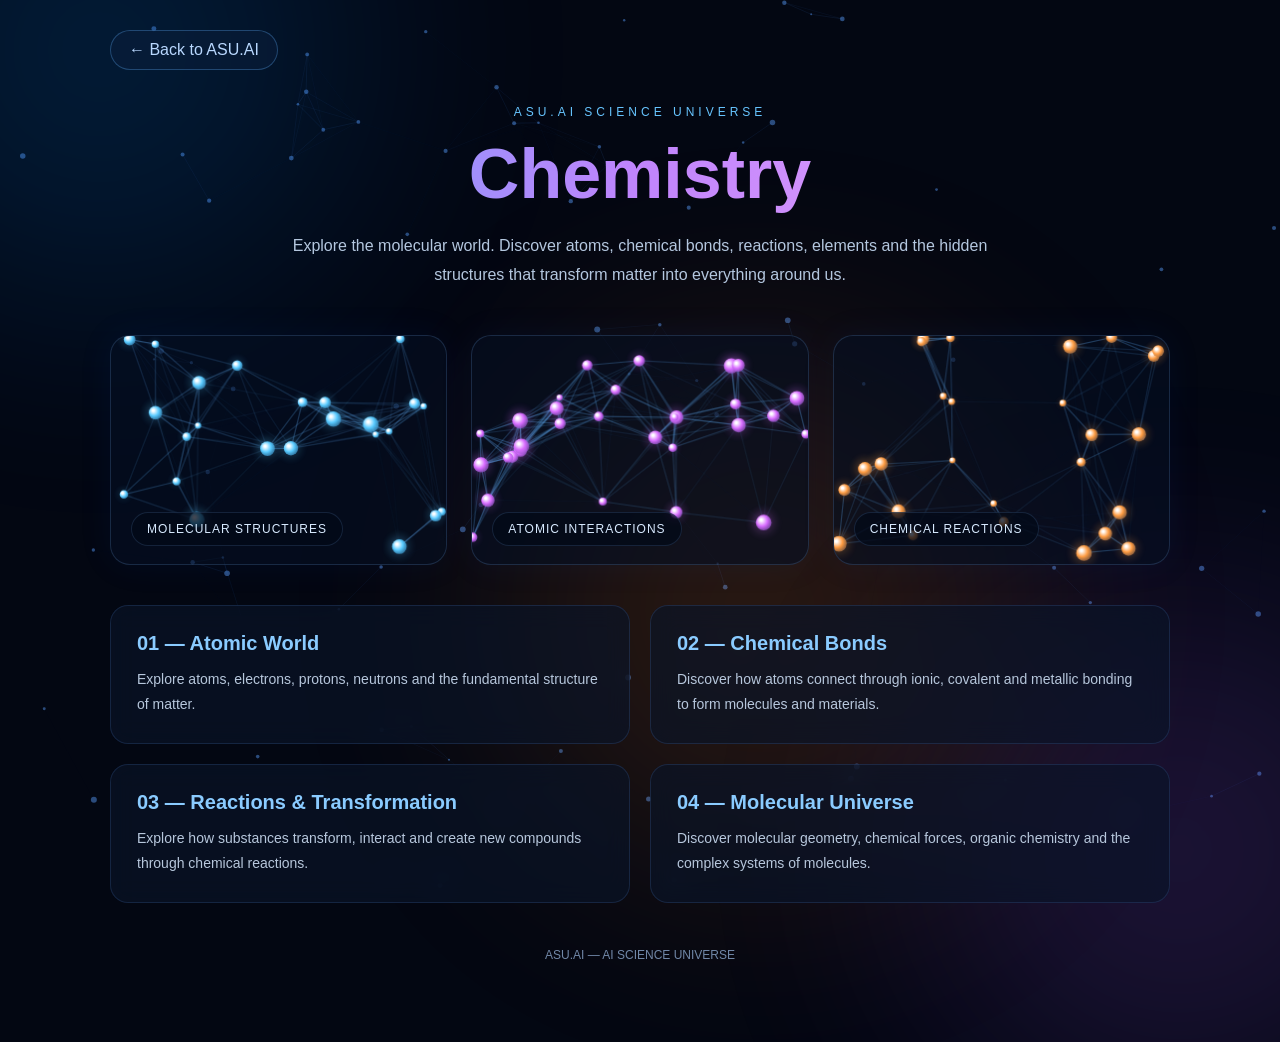
==== chemistry.html @ 2f366cf3 "Create chemistry.html" ====
<!DOCTYPE html>
<html lang="en">
<head>
<meta charset="UTF-8">
<meta name="viewport" content="width=device-width, initial-scale=1.0">
<title>Chemistry | ASU.AI</title>

<style>
* {
    margin: 0;
    padding: 0;
    box-sizing: border-box;
}

body {
    font-family: Arial, sans-serif;
    background: #030712;
    color: white;
    min-height: 100vh;
    overflow-x: hidden;
}

#networkCanvas {
    position: fixed;
    inset: 0;
    width: 100%;
    height: 100%;
    z-index: 0;
    pointer-events: none;
}

.glow {
    position: fixed;
    width: 500px;
    height: 500px;
    border-radius: 50%;
    filter: blur(130px);
    opacity: 0.16;
    pointer-events: none;
    z-index: 0;
}

.glow1 {
    background: #0088ff;
    top: -200px;
    left: -150px;
}

.glow2 {
    background: #a855f7;
    bottom: -200px;
    right: -150px;
}

.glow3 {
    background: #ff7a18;
    top: 40%;
    left: 40%;
}

.container {
    position: relative;
    z-index: 2;
    max-width: 1100px;
    margin: auto;
    padding: 30px 20px 80px;
}

.back {
    display: inline-block;
    text-decoration: none;
    color: #b9d8ff;
    border: 1px solid rgba(100,180,255,0.3);
    background: rgba(10,30,60,0.5);
    padding: 10px 18px;
    border-radius: 30px;
    margin-bottom: 35px;
    transition: 0.3s;
}

.back:hover {
    background: rgba(30,100,180,0.3);
    box-shadow: 0 0 20px rgba(0,140,255,0.3);
}

.header {
    text-align: center;
    margin-bottom: 45px;
}

.tag {
    color: #67c5ff;
    letter-spacing: 4px;
    font-size: 12px;
    margin-bottom: 15px;
}

.header h1 {
    font-size: clamp(35px, 6vw, 70px);
    margin-bottom: 18px;
    background: linear-gradient(90deg, #60a5fa, #c084fc, #f0abfc);
    -webkit-background-clip: text;
    background-clip: text;
    color: transparent;
}

.header p {
    color: #b4c7df;
    font-size: 16px;
    max-width: 750px;
    margin: auto;
    line-height: 1.8;
}

/* CHEMISTRY VISUALS */

.visual-grid {
    display: grid;
    grid-template-columns: 1fr;
    gap: 24px;
    margin-bottom: 40px;
}

.visual-card {
    position: relative;
    height: 260px;
    overflow: hidden;
    border-radius: 20px;
    border: 1px solid rgba(120,180,255,0.18);
    background: rgba(5,15,35,0.6);
    box-shadow: 0 0 35px rgba(0,80,200,0.08);
    transition: 0.4s;
}

.visual-card:hover {
    transform: translateY(-5px);
    border-color: rgba(120,180,255,0.5);
}

.visual-card canvas {
    width: 100%;
    height: 100%;
    display: block;
}

.label {
    position: absolute;
    bottom: 18px;
    left: 20px;
    padding: 9px 15px;
    border-radius: 30px;
    background: rgba(3,10,25,0.75);
    color: #d8eaff;
    font-size: 12px;
    letter-spacing: 1px;
    border: 1px solid rgba(120,180,255,0.15);
}

/* CHEMISTRY CONTENT */

.features {
    display: grid;
    grid-template-columns: 1fr;
    gap: 20px;
}

.feature {
    padding: 26px;
    background: rgba(10,20,40,0.65);
    border: 1px solid rgba(100,160,255,0.15);
    border-radius: 18px;
    backdrop-filter: blur(12px);
    transition: 0.3s;
}

.feature:hover {
    border-color: rgba(100,180,255,0.5);
    box-shadow: 0 0 30px rgba(30,100,255,0.1);
    transform: translateY(-3px);
}

.feature h2 {
    color: #8acbff;
    font-size: 20px;
    margin-bottom: 12px;
}

.feature p {
    color: #b7c7dc;
    line-height: 1.8;
    font-size: 14px;
}

.footer {
    text-align: center;
    margin-top: 45px;
    color: #7188a8;
    font-size: 12px;
}

@media (min-width: 750px) {
    .visual-grid {
        grid-template-columns: 1fr 1fr 1fr;
    }

    .visual-card {
        height: 230px;
    }

    .features {
        grid-template-columns: 1fr 1fr;
    }
}

@media (max-width: 500px) {
    .visual-card {
        height: 210px;
    }

    .container {
        padding-left: 15px;
        padding-right: 15px;
    }
}
</style>
</head>

<body>

<canvas id="networkCanvas"></canvas>

<div class="glow glow1"></div>
<div class="glow glow2"></div>
<div class="glow glow3"></div>

<div class="container">

<a href="index.html" class="back">← Back to ASU.AI</a>

<header class="header">

<div class="tag">ASU.AI SCIENCE UNIVERSE</div>

<h1>Chemistry</h1>

<p>
Explore the molecular world. Discover atoms, chemical bonds,
reactions, elements and the hidden structures that transform
matter into everything around us.
</p>

</header>

<section class="visual-grid">

<div class="visual-card">
<canvas class="molecule"></canvas>
<div class="label">MOLECULAR STRUCTURES</div>
</div>

<div class="visual-card">
<canvas class="molecule"></canvas>
<div class="label">ATOMIC INTERACTIONS</div>
</div>

<div class="visual-card">
<canvas class="molecule"></canvas>
<div class="label">CHEMICAL REACTIONS</div>
</div>

</section>

<section class="features">

<div class="feature">
<h2>01 — Atomic World</h2>
<p>
Explore atoms, electrons, protons, neutrons and the
fundamental structure of matter.
</p>
</div>

<div class="feature">
<h2>02 — Chemical Bonds</h2>
<p>
Discover how atoms connect through ionic, covalent
and metallic bonding to form molecules and materials.
</p>
</div>

<div class="feature">
<h2>03 — Reactions & Transformation</h2>
<p>
Explore how substances transform, interact and create
new compounds through chemical reactions.
</p>
</div>

<div class="feature">
<h2>04 — Molecular Universe</h2>
<p>
Discover molecular geometry, chemical forces,
organic chemistry and the complex systems of molecules.
</p>
</div>

</section>

<div class="footer">
ASU.AI — AI SCIENCE UNIVERSE
</div>

</div>

<script>

/* BACKGROUND PARTICLES */

const canvas = document.getElementById("networkCanvas");
const ctx = canvas.getContext("2d");

let particles = [];
let width, height;

function resizeBackground() {

    width = canvas.width = window.innerWidth;
    height = canvas.height = window.innerHeight;

    particles = [];

    const count = Math.min(
        100,
        Math.floor((width * height) / 13000)
    );

    for (let i = 0; i < count; i++) {

        particles.push({
            x: Math.random() * width,
            y: Math.random() * height,
            vx: (Math.random() - 0.5) * 0.35,
            vy: (Math.random() - 0.5) * 0.35,
            radius: Math.random() * 2 + 1
        });
    }
}

function animateBackground() {

    ctx.clearRect(0, 0, width, height);

    particles.forEach((p, i) => {

        p.x += p.vx;
        p.y += p.vy;

        if (p.x < 0 || p.x > width) p.vx *= -1;
        if (p.y < 0 || p.y > height) p.vy *= -1;

        ctx.beginPath();
        ctx.arc(p.x, p.y, p.radius, 0, Math.PI * 2);
        ctx.fillStyle = "rgba(90,160,255,0.45)";
        ctx.fill();

        for (let j = i + 1; j < particles.length; j++) {

            const q = particles[j];

            const dx = p.x - q.x;
            const dy = p.y - q.y;
            const dist = Math.sqrt(dx * dx + dy * dy);

            if (dist < 110) {

                ctx.beginPath();
                ctx.moveTo(p.x, p.y);
                ctx.lineTo(q.x, q.y);

                ctx.strokeStyle =
                    `rgba(80,150,255,${0.12 * (1 - dist / 110)})`;

                ctx.stroke();
            }
        }
    });

    requestAnimationFrame(animateBackground);
}

resizeBackground();
animateBackground();

window.addEventListener("resize", resizeBackground);


/* CHEMICAL MOLECULAR ANIMATION */

document.querySelectorAll(".molecule").forEach((canvas, index) => {

    const ctx = canvas.getContext("2d");

    let nodes = [];
    let w, h;

    function createMolecule() {

        const rect = canvas.parentElement.getBoundingClientRect();

        w = canvas.width = rect.width;
        h = canvas.height = rect.height;

        nodes = [];

        const count = index === 0 ? 24 : index === 1 ? 30 : 26;

        for (let i = 0; i < count; i++) {

            nodes.push({

                x: Math.random() * w,
                y: Math.random() * h,

                vx: (Math.random() - 0.5) * 0.65,
                vy: (Math.random() - 0.5) * 0.65,

                r: Math.random() * 5 + 3,

                color: index === 2
                    ? "#ff9d43"
                    : index === 1
                    ? "#d86cff"
                    : "#58caff"
            });
        }
    }

    function draw() {

        ctx.clearRect(0, 0, w, h);

        nodes.forEach((n, i) => {

            n.x += n.vx;
            n.y += n.vy;

            if (n.x < 0 || n.x > w) n.vx *= -1;
            if (n.y < 0 || n.y > h) n.vy *= -1;

            for (let j = i + 1; j < nodes.length; j++) {

                const m = nodes[j];

                const dx = n.x - m.x;
                const dy = n.y - m.y;

                const dist = Math.sqrt(dx * dx + dy * dy);

                if (dist < 125) {

                    const opacity = 1 - dist / 125;

                    ctx.beginPath();
                    ctx.moveTo(n.x, n.y);
                    ctx.lineTo(m.x, m.y);

                    ctx.strokeStyle =
                        `rgba(100,180,255,${opacity * 0.45})`;

                    ctx.lineWidth = 1.2;
                    ctx.stroke();
                }
            }
        });

        nodes.forEach(n => {

            ctx.beginPath();
            ctx.arc(n.x, n.y, n.r, 0, Math.PI * 2);

            const gradient = ctx.createRadialGradient(
                n.x - n.r / 3,
                n.y - n.r / 3,
                1,
                n.x,
                n.y,
                n.r * 2.5
            );

            gradient.addColorStop(0, "#ffffff");
            gradient.addColorStop(0.25, n.color);
            gradient.addColorStop(1, "rgba(0,30,80,0)");

            ctx.fillStyle = gradient;

            ctx.shadowBlur = 20;
            ctx.shadowColor = n.color;

            ctx.fill();

            ctx.shadowBlur = 0;
        });

        requestAnimationFrame(draw);
    }

    createMolecule();
    draw();

    window.addEventListener("resize", createMolecule);

});

</script>

</body>
</html>
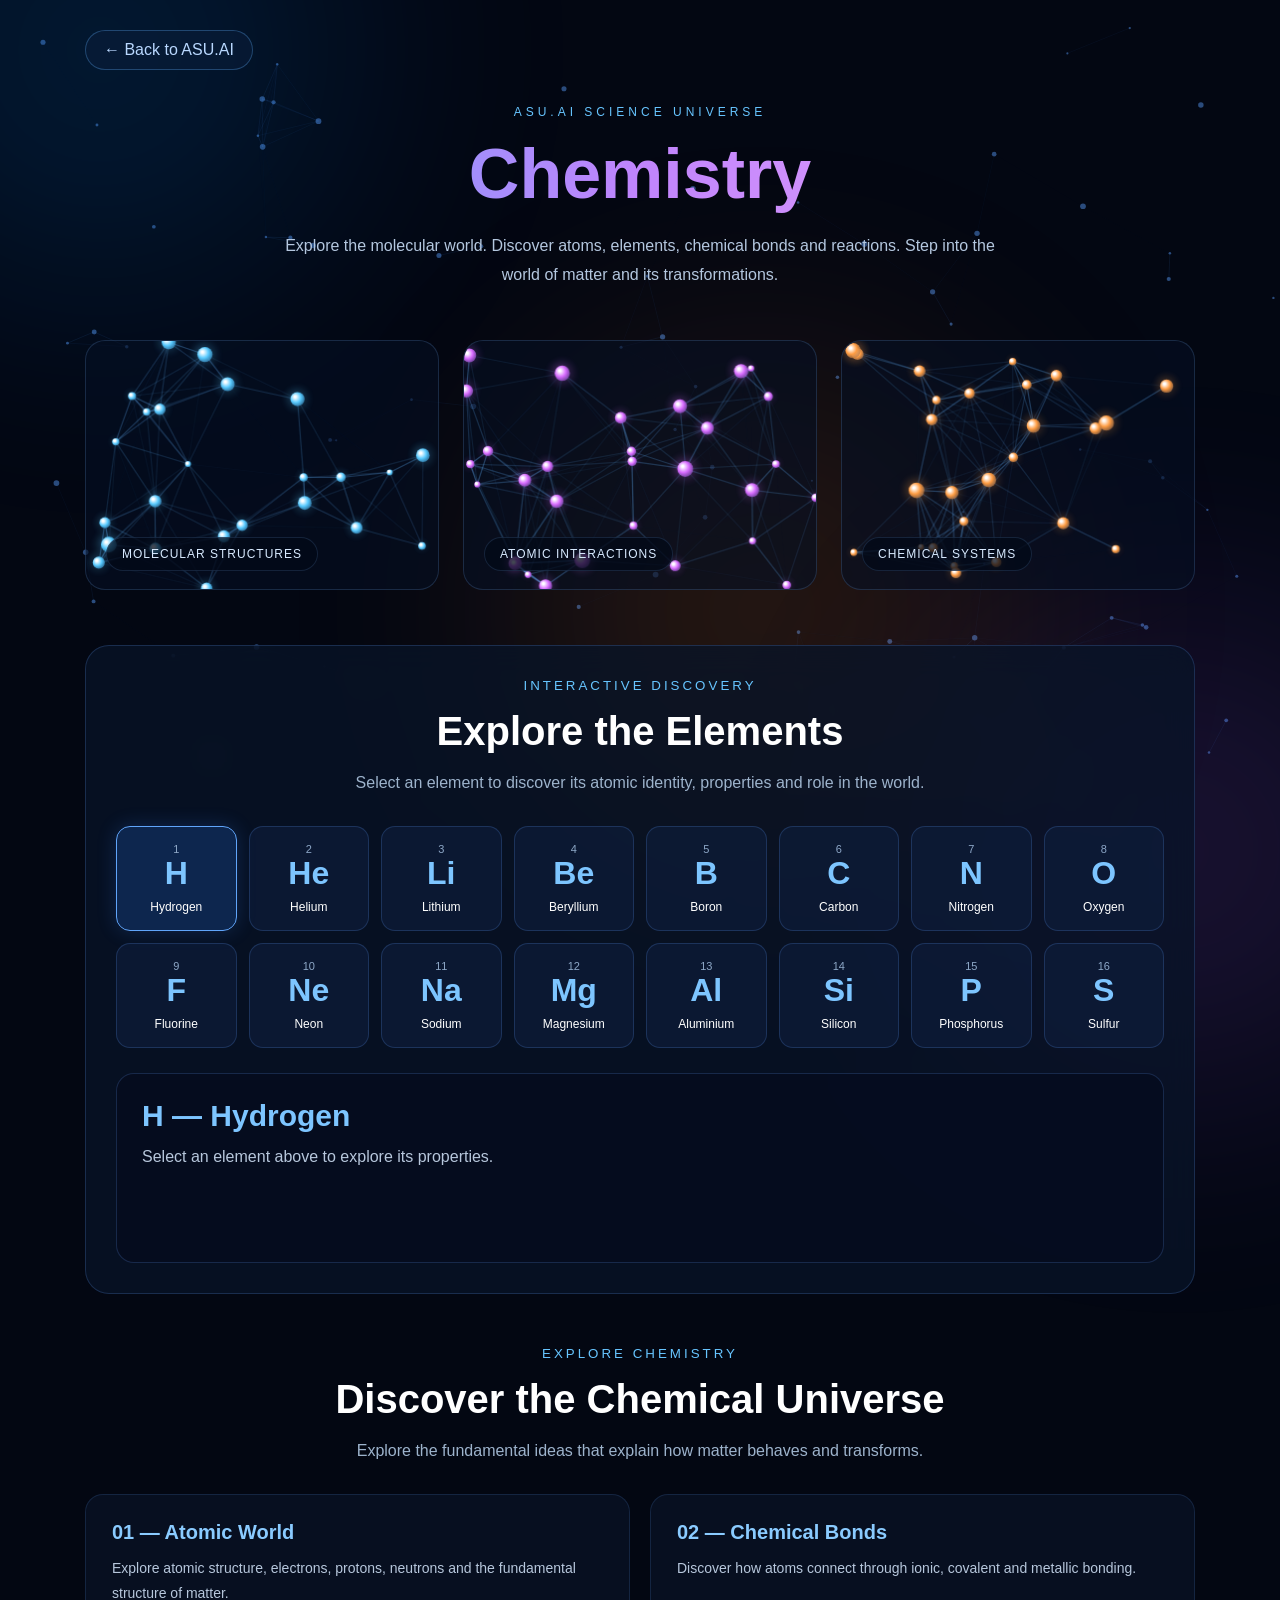
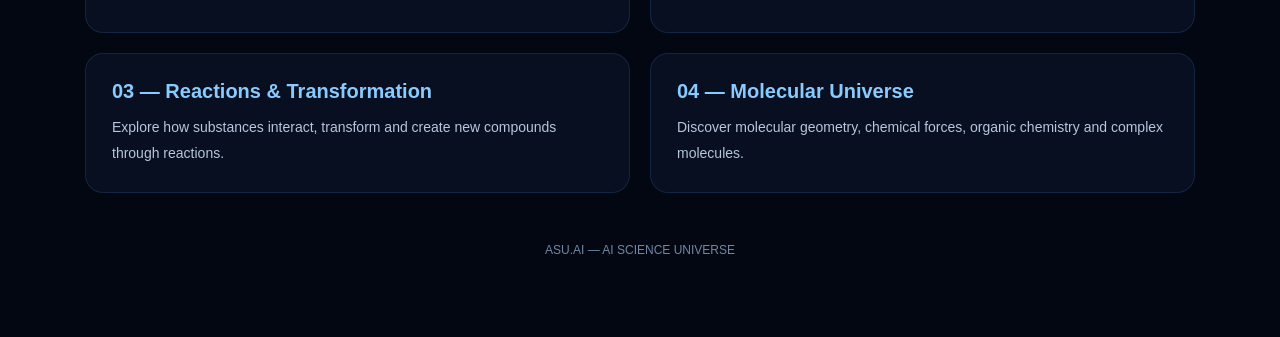
==== commit aa975b70: "Update chemistry.html" ====
--- a/chemistry.html
+++ b/chemistry.html
@@ -4,6 +4,7 @@
 <head>
 <meta charset="UTF-8">
 <meta name="viewport" content="width=device-width, initial-scale=1.0">
+
 <title>Chemistry | ASU.AI</title>
 
 <style>
@@ -36,7 +37,7 @@
     height: 500px;
     border-radius: 50%;
     filter: blur(130px);
-    opacity: 0.16;
+    opacity: 0.14;
     pointer-events: none;
     z-index: 0;
 }
@@ -62,7 +63,7 @@
 .container {
     position: relative;
     z-index: 2;
-    max-width: 1100px;
+    max-width: 1150px;
     margin: auto;
     padding: 30px 20px 80px;
 }
@@ -76,7 +77,6 @@
     padding: 10px 18px;
     border-radius: 30px;
     margin-bottom: 35px;
-    transition: 0.3s;
 }
 
 .back:hover {
@@ -86,7 +86,7 @@
 
 .header {
     text-align: center;
-    margin-bottom: 45px;
+    margin-bottom: 50px;
 }
 
 .tag {
@@ -113,29 +113,22 @@
     line-height: 1.8;
 }
 
-/* CHEMISTRY VISUALS */
+/* VISUAL CARDS */
 
 .visual-grid {
     display: grid;
     grid-template-columns: 1fr;
     gap: 24px;
-    margin-bottom: 40px;
+    margin-bottom: 55px;
 }
 
 .visual-card {
     position: relative;
-    height: 260px;
+    height: 250px;
     overflow: hidden;
     border-radius: 20px;
     border: 1px solid rgba(120,180,255,0.18);
     background: rgba(5,15,35,0.6);
-    box-shadow: 0 0 35px rgba(0,80,200,0.08);
-    transition: 0.4s;
-}
-
-.visual-card:hover {
-    transform: translateY(-5px);
-    border-color: rgba(120,180,255,0.5);
 }
 
 .visual-card canvas {
@@ -157,7 +150,110 @@
     border: 1px solid rgba(120,180,255,0.15);
 }
 
-/* CHEMISTRY CONTENT */
+/* SECTION */
+
+.section-title {
+    text-align: center;
+    margin-bottom: 30px;
+}
+
+.section-title small {
+    color: #67c5ff;
+    letter-spacing: 3px;
+}
+
+.section-title h2 {
+    font-size: clamp(26px, 4vw, 40px);
+    margin: 15px 0;
+}
+
+.section-title p {
+    color: #9db3cc;
+    line-height: 1.7;
+}
+
+/* ELEMENT EXPLORER */
+
+.explorer {
+    background: rgba(8,20,40,0.75);
+    border: 1px solid rgba(100,160,255,0.2);
+    border-radius: 24px;
+    padding: 30px;
+    backdrop-filter: blur(15px);
+    margin-bottom: 50px;
+}
+
+.element-grid {
+    display: grid;
+    grid-template-columns: repeat(4, 1fr);
+    gap: 12px;
+}
+
+.element {
+    cursor: pointer;
+    border: 1px solid rgba(100,160,255,0.2);
+    border-radius: 14px;
+    padding: 16px 8px;
+    text-align: center;
+    background: rgba(15,30,60,0.65);
+    color: white;
+    transition: 0.3s;
+}
+
+.element:hover {
+    transform: translateY(-4px);
+    border-color: #60a5fa;
+    box-shadow: 0 0 20px rgba(60,130,255,0.2);
+}
+
+.element.active {
+    border-color: #60a5fa;
+    background: rgba(30,90,180,0.3);
+    box-shadow: 0 0 20px rgba(60,130,255,0.2);
+}
+
+.element .symbol {
+    font-size: 32px;
+    font-weight: bold;
+    color: #7dc5ff;
+}
+
+.element .number {
+    font-size: 11px;
+    color: #8ea8c8;
+}
+
+.element .name {
+    font-size: 12px;
+    margin-top: 8px;
+}
+
+.element-info {
+    margin-top: 25px;
+    padding: 25px;
+    border-radius: 18px;
+    background: rgba(5,12,30,0.8);
+    border: 1px solid rgba(100,160,255,0.2);
+    min-height: 190px;
+}
+
+.element-info h3 {
+    font-size: 30px;
+    color: #7dc5ff;
+    margin-bottom: 10px;
+}
+
+.element-info p {
+    color: #b7c7dc;
+    line-height: 1.8;
+    margin-bottom: 10px;
+}
+
+.info-label {
+    color: #67c5ff;
+}
+
+/* TOPICS */
 
 .features {
     display: grid;
@@ -170,7 +266,6 @@
     background: rgba(10,20,40,0.65);
     border: 1px solid rgba(100,160,255,0.15);
     border-radius: 18px;
-    backdrop-filter: blur(12px);
     transition: 0.3s;
 }
 
@@ -194,34 +289,44 @@
 
 .footer {
     text-align: center;
-    margin-top: 45px;
+    margin-top: 50px;
     color: #7188a8;
     font-size: 12px;
 }
 
 @media (min-width: 750px) {
+
     .visual-grid {
         grid-template-columns: 1fr 1fr 1fr;
     }
 
-    .visual-card {
-        height: 230px;
-    }
-
     .features {
         grid-template-columns: 1fr 1fr;
     }
+
+    .element-grid {
+        grid-template-columns: repeat(8, 1fr);
+    }
 }
 
 @media (max-width: 500px) {
-    .visual-card {
-        height: 210px;
-    }
 
     .container {
         padding-left: 15px;
         padding-right: 15px;
     }
+
+    .explorer {
+        padding: 18px;
+    }
+
+    .element .symbol {
+        font-size: 26px;
+    }
+
+    .element .name {
+        font-size: 10px;
+    }
 }
 </style>
 </head>
@@ -245,12 +350,15 @@
 <h1>Chemistry</h1>
 
 <p>
-Explore the molecular world. Discover atoms, chemical bonds,
-reactions, elements and the hidden structures that transform
-matter into everything around us.
+Explore the molecular world. Discover atoms, elements,
+chemical bonds and reactions. Step into the world of
+matter and its transformations.
 </p>
 
 </header>
+
+
+<!-- MOLECULAR VISUALS -->
 
 <section class="visual-grid">
 
@@ -266,34 +374,83 @@
 
 <div class="visual-card">
 <canvas class="molecule"></canvas>
-<div class="label">CHEMICAL REACTIONS</div>
+<div class="label">CHEMICAL SYSTEMS</div>
 </div>
 
 </section>
+
+
+<!-- ELEMENT EXPLORER -->
+
+<section class="explorer">
+
+<div class="section-title">
+
+<small>INTERACTIVE DISCOVERY</small>
+
+<h2>Explore the Elements</h2>
+
+<p>
+Select an element to discover its atomic identity,
+properties and role in the world.
+</p>
+
+</div>
+
+<div class="element-grid" id="elementGrid"></div>
+
+<div class="element-info" id="elementInfo">
+
+<h3>H — Hydrogen</h3>
+
+<p>
+Select an element above to explore its properties.
+</p>
+
+</div>
+
+</section>
+
+
+<!-- CHEMISTRY TOPICS -->
+
+<section class="section-title">
+
+<small>EXPLORE CHEMISTRY</small>
+
+<h2>Discover the Chemical Universe</h2>
+
+<p>
+Explore the fundamental ideas that explain
+how matter behaves and transforms.
+</p>
+
+</section>
+
 
 <section class="features">
 
 <div class="feature">
 <h2>01 — Atomic World</h2>
 <p>
-Explore atoms, electrons, protons, neutrons and the
-fundamental structure of matter.
+Explore atomic structure, electrons, protons,
+neutrons and the fundamental structure of matter.
 </p>
 </div>
 
 <div class="feature">
 <h2>02 — Chemical Bonds</h2>
 <p>
-Discover how atoms connect through ionic, covalent
-and metallic bonding to form molecules and materials.
+Discover how atoms connect through ionic,
+covalent and metallic bonding.
 </p>
 </div>
 
 <div class="feature">
 <h2>03 — Reactions & Transformation</h2>
 <p>
-Explore how substances transform, interact and create
-new compounds through chemical reactions.
+Explore how substances interact, transform
+and create new compounds through reactions.
 </p>
 </div>
 
@@ -301,7 +458,7 @@
 <h2>04 — Molecular Universe</h2>
 <p>
 Discover molecular geometry, chemical forces,
-organic chemistry and the complex systems of molecules.
+organic chemistry and complex molecules.
 </p>
 </div>
 
@@ -313,9 +470,10 @@
 
 </div>
 
+
 <script>
 
-/* BACKGROUND PARTICLES */
+/* BACKGROUND NETWORK */
 
 const canvas = document.getElementById("networkCanvas");
 const ctx = canvas.getContext("2d");
@@ -395,7 +553,7 @@
 window.addEventListener("resize", resizeBackground);
 
 
-/* CHEMICAL MOLECULAR ANIMATION */
+/* MOLECULAR ANIMATION */
 
 document.querySelectorAll(".molecule").forEach((canvas, index) => {
 
@@ -512,6 +670,205 @@
 
 });
 
+
+/* ELEMENT EXPLORER */
+
+const elements = [
+
+    {
+        number: 1,
+        symbol: "H",
+        name: "Hydrogen",
+        mass: "1.008",
+        type: "Nonmetal",
+        description: "The lightest element. Hydrogen is found in stars and is a major component of water and many organic compounds."
+    },
+
+    {
+        number: 2,
+        symbol: "He",
+        name: "Helium",
+        mass: "4.0026",
+        type: "Noble gas",
+        description: "A very light noble gas with extremely low chemical reactivity. Helium is widely used in scientific applications."
+    },
+
+    {
+        number: 3,
+        symbol: "Li",
+        name: "Lithium",
+        mass: "6.94",
+        type: "Alkali metal",
+        description: "A lightweight alkali metal used in rechargeable battery technologies."
+    },
+
+    {
+        number: 4,
+        symbol: "Be",
+        name: "Beryllium",
+        mass: "9.0122",
+        type: "Alkaline earth metal",
+        description: "A lightweight metal with a high stiffness-to-weight ratio, used in specialized engineering applications."
+    },
+
+    {
+        number: 5,
+        symbol: "B",
+        name: "Boron",
+        mass: "10.81",
+        type: "Metalloid",
+        description: "A metalloid used in glass, materials science and many specialized chemical applications."
+    },
+
+    {
+        number: 6,
+        symbol: "C",
+        name: "Carbon",
+        mass: "12.011",
+        type: "Nonmetal",
+        description: "The foundation of organic chemistry. Carbon can form diverse structures and is essential to known life."
+    },
+
+    {
+        number: 7,
+        symbol: "N",
+        name: "Nitrogen",
+        mass: "14.007",
+        type: "Nonmetal",
+        description: "A major component of Earth's atmosphere and an essential element in proteins and nucleic acids."
+    },
+
+    {
+        number: 8,
+        symbol: "O",
+        name: "Oxygen",
+        mass: "15.999",
+        type: "Nonmetal",
+        description: "An important element in respiration, combustion, water and many chemical compounds."
+    },
+
+    {
+        number: 9,
+        symbol: "F",
+        name: "Fluorine",
+        mass: "18.998",
+        type: "Halogen",
+        description: "A highly reactive halogen. Fluorine compounds have applications in materials and dental health."
+    },
+
+    {
+        number: 10,
+        symbol: "Ne",
+        name: "Neon",
+        mass: "20.180",
+        type: "Noble gas",
+        description: "A noble gas known for its use in luminous signs and specialized lighting."
+    },
+
+    {
+        number: 11,
+        symbol: "Na",
+        name: "Sodium",
+        mass: "22.990",
+        type: "Alkali metal",
+        description: "An alkali metal that plays an important role in biological processes and common salts."
+    },
+
+    {
+        number: 12,
+        symbol: "Mg",
+        name: "Magnesium",
+        mass: "24.305",
+        type: "Alkaline earth metal",
+        description: "A lightweight metal and essential element involved in numerous biological processes."
+    },
+
+    {
+        number: 13,
+        symbol: "Al",
+        name: "Aluminium",
+        mass: "26.982",
+        type: "Metal",
+        description: "A lightweight, corrosion-resistant metal used extensively in construction, transportation and packaging."
+    },
+
+    {
+        number: 14,
+        symbol: "Si",
+        name: "Silicon",
+        mass: "28.085",
+        type: "Metalloid",
+        description: "A fundamental material in semiconductor technology, electronics and modern computing."
+    },
+
+    {
+        number: 15,
+        symbol: "P",
+        name: "Phosphorus",
+        mass: "30.974",
+        type: "Nonmetal",
+        description: "An essential element in DNA, RNA, ATP and biological energy transfer."
+    },
+
+    {
+        number: 16,
+        symbol: "S",
+        name: "Sulfur",
+        mass: "32.06",
+        type: "Nonmetal",
+        description: "An element found in proteins, minerals and many industrial chemical processes."
+    }
+];
+
+const grid = document.getElementById("elementGrid");
+const info = document.getElementById("elementInfo");
+
+elements.forEach((element, index) => {
+
+    const button = document.createElement("button");
+
+    button.className = "element" + (index === 0 ? " active" : "");
+
+    button.innerHTML = `
+        <div class="number">${element.number}</div>
+        <div class="symbol">${element.symbol}</div>
+        <div class="name">${element.name}</div>
+    `;
+
+    button.addEventListener("click", function() {
+
+        document.querySelectorAll(".element").forEach(el => {
+            el.classList.remove("active");
+        });
+
+        button.classList.add("active");
+
+        info.innerHTML = `
+            <h3>${element.symbol} — ${element.name}</h3>
+
+            <p>
+                <span class="info-label">Atomic Number:</span>
+                ${element.number}
+            </p>
+
+            <p>
+                <span class="info-label">Atomic Mass:</span>
+                ${element.mass}
+            </p>
+
+            <p>
+                <span class="info-label">Classification:</span>
+                ${element.type}
+            </p>
+
+            <p>${element.description}</p>
+        `;
+    });
+
+    grid.appendChild(button);
+
+});
+
 </script>
 
 </body>
